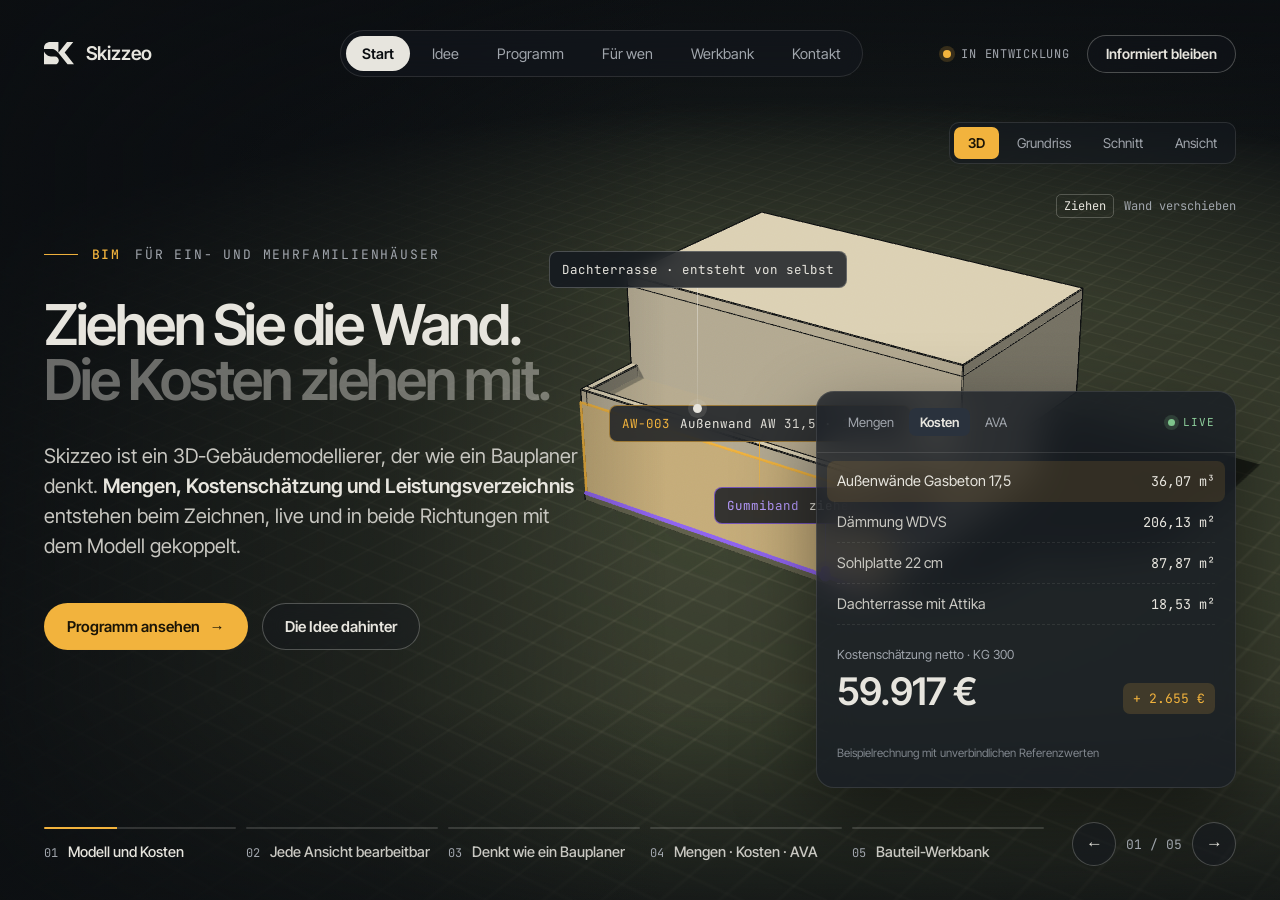
==== alternative/konzept-a-nachtmodell.html @ 9d39f789 "Alternative Designlinie: drei dunkle Startseiten-Entwürfe Konzept A Nachtmodell (Echtzeit-3D mit zie" ====
<!doctype html>
<html lang="de">
<head>
<meta charset="utf-8">
<meta name="viewport" content="width=device-width, initial-scale=1">
<title>Skizzeo · Konzept A „Nachtmodell“</title>
<style>
/* Konzept A „Nachtmodell“
   Das Haus selbst ist die Bühne: ein echtes 3D-Massenmodell im Skizzen-Look des Programms,
   in Echtzeit gerendert. Die markierte Wand lässt sich ziehen, Mengen und Kosten laufen mit.
   Farben aus der Programmoberfläche, Navigation über Kapitel statt Scrollen. */
@font-face { font-family: "Inter Tight"; src: url("assets/fonts/inter-tight-latin-wght-normal.woff2") format("woff2"); font-weight: 100 900; }
@font-face { font-family: "JetBrains Mono"; src: url("assets/fonts/jetbrains-mono-latin-400-normal.woff2") format("woff2"); font-weight: 400; }
@font-face { font-family: "JetBrains Mono"; src: url("assets/fonts/jetbrains-mono-latin-500-normal.woff2") format("woff2"); font-weight: 500; }

:root {
  --ink: #0b0e11;
  --panel: #1f252d;
  --panel-2: #2a323d;
  --line: rgba(231, 229, 222, .12);
  --text: #e7e5de;
  --soft: #a0a5ac;
  --amber: #f2b33d;
  --band: #8f63f0;
  --olive: #3b4236;
  --sans: "Inter Tight", "Helvetica Neue", Arial, sans-serif;
  --mono: "JetBrains Mono", ui-monospace, Consolas, monospace;
  --pad: clamp(24px, 3.4vw, 72px);
  color-scheme: dark;
}
* { box-sizing: border-box; }
html, body { height: 100%; }
body {
  margin: 0; overflow: hidden;
  font-family: var(--sans); color: var(--text);
  background:
    radial-gradient(60% 70% at 64% 62%, #2b3229 0%, #161b19 48%, #0c0f12 100%);
  -webkit-font-smoothing: antialiased;
}
canvas#stage { position: fixed; inset: 0; width: 100%; height: 100%; cursor: grab; touch-action: none; }
.vignette { position: fixed; inset: 0; pointer-events: none;
  background:
    linear-gradient(90deg, rgba(11,14,17,.92) 0%, rgba(11,14,17,.55) 30%, rgba(11,14,17,0) 52%),
    linear-gradient(0deg, rgba(11,14,17,.7) 0%, rgba(11,14,17,0) 22%),
    linear-gradient(180deg, rgba(11,14,17,.6) 0%, rgba(11,14,17,0) 16%); }
.grain { position: fixed; inset: 0; pointer-events: none; opacity: .05; mix-blend-mode: overlay;
  background-image: url("data:image/svg+xml;utf8,<svg xmlns='http://www.w3.org/2000/svg' width='160' height='160'><filter id='n'><feTurbulence type='fractalNoise' baseFrequency='.9' numOctaves='2'/></filter><rect width='100%' height='100%' filter='url(%23n)'/></svg>"); }

header { position: fixed; top: 0; left: 0; right: 0; display: flex; align-items: center; gap: 48px;
  padding: 30px var(--pad); z-index: 5; }
.brand { display: flex; align-items: center; gap: 12px; font-weight: 600; font-size: 19px; letter-spacing: -.01em; text-decoration: none; color: var(--text); }
.brand svg { width: 30px; height: auto; color: var(--text); }
nav { display: flex; gap: 6px; margin-left: auto; padding: 5px; border: 1px solid var(--line); border-radius: 999px;
  background: rgba(20, 25, 32, .55); backdrop-filter: blur(14px); }
nav a { color: var(--soft); text-decoration: none; font-size: 14.5px; padding: 9px 16px; border-radius: 999px; }
nav a.on { background: var(--text); color: var(--ink); font-weight: 600; }
.head-right { display: flex; align-items: center; gap: 18px; margin-left: 32px; }
.status { font-family: var(--mono); font-size: 12px; letter-spacing: .06em; text-transform: uppercase; color: var(--soft); display: flex; align-items: center; gap: 10px; }
.status i { width: 8px; height: 8px; border-radius: 50%; background: var(--amber); box-shadow: 0 0 0 4px rgba(242,179,61,.18); }
.btn { display: inline-flex; align-items: center; gap: 10px; font: 600 15px/1 var(--sans); padding: 15px 22px; border-radius: 999px; text-decoration: none; border: 1px solid transparent; }
.btn.primary { background: var(--amber); color: #1a1406; }
.btn.ghost { border-color: rgba(231,229,222,.28); color: var(--text); background: rgba(20,25,32,.35); backdrop-filter: blur(10px); }
.btn.small { padding: 11px 18px; font-size: 14px; }

.hero { position: fixed; left: var(--pad); top: 50%; transform: translateY(-52%); width: min(900px, 48vw); z-index: 4; }
.eyebrow { font-family: var(--mono); font-size: 13px; letter-spacing: .14em; text-transform: uppercase; color: var(--soft); display: flex; align-items: center; gap: 14px; margin-bottom: 34px; }
.eyebrow b { color: var(--amber); font-weight: 500; }
.eyebrow::before { content: ""; width: 34px; height: 1px; background: var(--amber); }
h1 { margin: 0; font-weight: 600; font-size: clamp(44px, 4.4vw, 92px); line-height: .98; letter-spacing: -.045em; }
h1 span { display: block; color: rgba(231,229,222,.42); }
.lead { margin: 34px 0 0; max-width: 540px; font-size: 20px; line-height: 1.5; color: #c7c6c0; }
.lead strong { color: var(--text); font-weight: 600; }
.ctas { display: flex; gap: 14px; margin-top: 42px; }

/* Beschriftungen am Modell */
.tag { position: fixed; z-index: 3; pointer-events: none; transform: translate(-50%, -100%); }
.tag .label { display: inline-flex; align-items: center; gap: 10px; white-space: nowrap; font-family: var(--mono); font-size: 12.5px; padding: 9px 12px; border-radius: 8px;
  background: rgba(20,25,32,.82); border: 1px solid rgba(242,179,61,.55); color: var(--text); backdrop-filter: blur(8px); }
.tag .label em { font-style: normal; color: var(--amber); }
.tag .stem { width: 1px; height: 64px; margin: 0 auto; background: linear-gradient(var(--amber), rgba(242,179,61,.2)); }
.tag .dot { width: 9px; height: 9px; border-radius: 50%; background: var(--amber); margin: -4px auto 0; box-shadow: 0 0 0 5px rgba(242,179,61,.22); }
.tag.band .label { border-color: rgba(143,99,240,.7); }
.tag.band .label em { color: #b79bff; }
.tag.band .stem { background: linear-gradient(#b79bff, rgba(143,99,240,.2)); height: 46px; }
.tag.band .dot { background: var(--band); box-shadow: 0 0 0 5px rgba(143,99,240,.25); }
.tag.terr .label { border-color: rgba(231,229,222,.25); }
.tag.terr .stem { background: linear-gradient(rgba(231,229,222,.6), rgba(231,229,222,.1)); height: 120px; }
.tag.terr .dot { background: var(--text); box-shadow: 0 0 0 5px rgba(231,229,222,.12); }

/* Live-Fenster rechts unten, angelehnt an „Mengen · Kosten · AVA“ */
.live { position: fixed; right: var(--pad); bottom: 112px; width: 420px; z-index: 4; border-radius: 18px; overflow: hidden;
  background: rgba(24, 29, 36, .78); border: 1px solid var(--line); backdrop-filter: blur(18px);
  box-shadow: 0 30px 80px rgba(0,0,0,.45); }
.live-head { display: flex; align-items: center; justify-content: space-between; padding: 16px 20px; border-bottom: 1px solid var(--line); }
.tabs { display: flex; gap: 4px; }
.tabs span { font-size: 13px; padding: 6px 11px; border-radius: 7px; color: var(--soft); }
.tabs span.on { background: var(--panel-2); color: var(--text); font-weight: 600; }
.pulse { font-family: var(--mono); font-size: 11px; letter-spacing: .1em; color: #8fd19e; display: flex; align-items: center; gap: 8px; }
.pulse::before { content: ""; width: 7px; height: 7px; border-radius: 50%; background: #7ec48c; box-shadow: 0 0 0 4px rgba(126,196,140,.18); }
.rows { padding: 8px 20px 4px; }
.row { display: grid; grid-template-columns: 1fr auto; gap: 12px; padding: 11px 0; border-bottom: 1px dashed rgba(231,229,222,.09); font-size: 14.5px; }
.row span:first-child { color: #c9c8c2; }
.row span:last-child { font-family: var(--mono); font-size: 13.5px; }
.row.hot { margin: 0 -10px; padding: 11px 10px; border-radius: 8px; background: rgba(242,179,61,.12); border-bottom-color: transparent; }
.row.hot span:first-child { color: var(--text); }
.sum { display: flex; align-items: end; justify-content: space-between; padding: 18px 20px 20px; }
.sum small { display: block; font-size: 12.5px; color: var(--soft); margin-bottom: 6px; }
.sum strong { font-size: 38px; font-weight: 600; letter-spacing: -.03em; }
.delta { font-family: var(--mono); font-size: 13px; padding: 7px 10px; border-radius: 7px; background: rgba(242,179,61,.16); color: var(--amber); }
.note { padding: 0 20px 16px; font-size: 11.5px; color: #7f858c; }

/* Kapitel unten: Seitenwechsel ohne Scrollen */
.chapters { position: fixed; left: var(--pad); right: var(--pad); bottom: 34px; display: flex; align-items: center; gap: 28px; z-index: 4; }
.chapters ol { list-style: none; display: flex; gap: 10px; margin: 0; padding: 0; flex: 1; }
.chapters li { flex: 1; max-width: 230px; }
.chapters li i { display: block; height: 2px; background: rgba(231,229,222,.16); border-radius: 2px; margin-bottom: 12px; overflow: hidden; }
.chapters li.on i { background: linear-gradient(90deg, var(--amber) 38%, rgba(231,229,222,.16) 38%); }
.chapters li span { font-family: var(--mono); font-size: 12px; color: var(--soft); margin-right: 10px; }
.chapters li b { font-weight: 500; font-size: 14.5px; color: #c9c8c2; }
.chapters li.on b { color: var(--text); }
.pager { display: flex; align-items: center; gap: 10px; font-family: var(--mono); font-size: 13px; color: var(--soft); }
.pager button { width: 44px; height: 44px; border-radius: 50%; border: 1px solid rgba(231,229,222,.24); background: rgba(20,25,32,.5); color: var(--text); font-size: 17px; }
.views { position: fixed; right: var(--pad); top: 122px; z-index: 4; display: flex; gap: 4px; padding: 4px; border-radius: 10px; background: rgba(20,25,32,.6); border: 1px solid var(--line); backdrop-filter: blur(10px); }
.views span { font-size: 13.5px; padding: 8px 14px; border-radius: 7px; color: var(--soft); }
.views span.on { background: var(--amber); color: #1a1406; font-weight: 600; }
.hint { position: fixed; right: var(--pad); top: 182px; z-index: 4; font-family: var(--mono); font-size: 12px; color: var(--soft); display: flex; align-items: center; gap: 10px; }
.hint kbd { font-family: inherit; border: 1px solid rgba(231,229,222,.25); border-radius: 5px; padding: 3px 7px; color: var(--text); }
</style>
</head>
<body>
<canvas id="stage" aria-label="3D-Modell eines zweigeschossigen Hauses mit Dachterrasse. Die markierte Außenwand lässt sich mit der Maus ziehen."></canvas>
<div class="vignette"></div>
<div class="grain"></div>

<header>
  <a class="brand" href="#start">
    <svg viewBox="0 0 1219 909" aria-hidden="true"><path fill="currentColor" d="M0 237.5 C0 96.5 103.9 0 259.6 0 L586 0 L586 434.7 L935 0 L1190 0 L840 427.5 L1219 909 L956.5 909 L587.3 452 C518.5 366.9 419 287 339 287 L0 287 Z M0 390.6 L0 909 L445.5 909 C532.1 909 602.2 836.9 602.2 748 C602.2 659.1 532.1 587 445.5 587 L281.5 587 C157.1 587 38.5 480.6 0 390.6 Z"/></svg>
    Skizzeo
  </a>
  <nav aria-label="Hauptnavigation">
    <a class="on" href="#start">Start</a>
    <a href="#idee">Idee</a>
    <a href="#programm">Programm</a>
    <a href="#fuer-wen">Für wen</a>
    <a href="#werkbank">Werkbank</a>
    <a href="#kontakt">Kontakt</a>
  </nav>
  <div class="head-right">
    <span class="status"><i></i>In Entwicklung</span>
    <a class="btn ghost small" href="#kontakt">Informiert bleiben</a>
  </div>
</header>

<main class="hero">
  <p class="eyebrow"><b>BIM</b> für Ein- und Mehrfamilienhäuser</p>
  <h1>Ziehen Sie die Wand.<span>Die Kosten ziehen mit.</span></h1>
  <p class="lead">Skizzeo ist ein 3D-Gebäudemodellierer, der wie ein Bauplaner denkt. <strong>Mengen, Kostenschätzung und Leistungsverzeichnis</strong> entstehen beim Zeichnen, live und in beide Richtungen mit dem Modell gekoppelt.</p>
  <div class="ctas">
    <a class="btn primary" href="#programm">Programm ansehen <span aria-hidden="true">→</span></a>
    <a class="btn ghost" href="#idee">Die Idee dahinter</a>
  </div>
</main>

<div class="tag" id="t-wall"><div class="label"><em>AW-003</em> Außenwand AW 31,5 · <span id="t-len">10,00 m</span></div><div class="stem"></div><div class="dot"></div></div>
<div class="tag band" id="t-knob"><div class="label"><em>Gummiband</em> ziehen <span id="t-shift">+0,60 m</span></div><div class="stem"></div><div class="dot"></div></div>
<div class="tag terr" id="t-terr"><div class="label">Dachterrasse · entsteht von selbst</div><div class="stem"></div><div class="dot"></div></div>

<div class="views" aria-label="Ansicht wählen"><span class="on">3D</span><span>Grundriss</span><span>Schnitt</span><span>Ansicht</span></div>
<p class="hint"><kbd>Ziehen</kbd> Wand verschieben</p>

<aside class="live" aria-label="Mengen und Kosten, Beispielrechnung">
  <div class="live-head">
    <div class="tabs"><span>Mengen</span><span class="on">Kosten</span><span>AVA</span></div>
    <span class="pulse">LIVE</span>
  </div>
  <div class="rows">
    <div class="row hot"><span>Außenwände Gasbeton 17,5</span><span id="r-aw">–</span></div>
    <div class="row"><span>Dämmung WDVS</span><span id="r-wdvs">–</span></div>
    <div class="row"><span>Sohlplatte 22 cm</span><span id="r-sohle">–</span></div>
    <div class="row"><span>Dachterrasse mit Attika</span><span id="r-terr">–</span></div>
  </div>
  <div class="sum">
    <div><small>Kostenschätzung netto · KG 300</small><strong id="r-sum">–</strong></div>
    <span class="delta" id="r-delta">–</span>
  </div>
  <p class="note">Beispielrechnung mit unverbindlichen Referenzwerten</p>
</aside>

<footer class="chapters">
  <ol>
    <li class="on"><i></i><span>01</span><b>Modell und Kosten</b></li>
    <li><i></i><span>02</span><b>Jede Ansicht bearbeitbar</b></li>
    <li><i></i><span>03</span><b>Denkt wie ein Bauplaner</b></li>
    <li><i></i><span>04</span><b>Mengen · Kosten · AVA</b></li>
    <li><i></i><span>05</span><b>Bauteil-Werkbank</b></li>
  </ol>
  <div class="pager"><button aria-label="Zurück">←</button><span>01 / 05</span><button aria-label="Weiter">→</button></div>
</footer>

<script src="assets/js/haus3d.js"></script>
<script>
const nf = (n, d = 0) => n.toLocaleString('de-DE', { minimumFractionDigits: d, maximumFractionDigits: d });
const $ = id => document.getElementById(id);
const still = new URLSearchParams(location.search).has('still');
Haus3D.init($('stage'), {
  depth: 8.6, baseDepth: 8.0, shiftX: 0.15, distance: 56, elevation: 0.46, azimuth: 0.66, still,
  onChange(s, ref) {
    $('r-aw').textContent = nf(s.awVol, 2) + ' m³';
    $('r-wdvs').textContent = nf(s.wdvs, 2) + ' m²';
    $('r-sohle').textContent = nf(s.sohle, 2) + ' m²';
    $('r-terr').textContent = nf(s.terrasse, 2) + ' m²';
    $('r-sum').textContent = nf(s.sum) + ' €';
    const ds = s.depth - ref.depth, dd = s.sum - ref.sum;
    $('t-shift').textContent = (ds >= 0 ? '+' : '−') + nf(Math.abs(ds), 2) + ' m';
    $('r-delta').textContent = (dd >= 0 ? '+ ' : '− ') + nf(Math.abs(dd)) + ' €';
  },
  onFrame(p) {
    place('t-wall', p.wall); place('t-knob', p.knob); place('t-terr', p.terrace);
  }
});
function place(id, pt) { const el = $(id); el.style.left = pt.x + 'px'; el.style.top = pt.y + 'px'; }
</script>
</body>
</html>
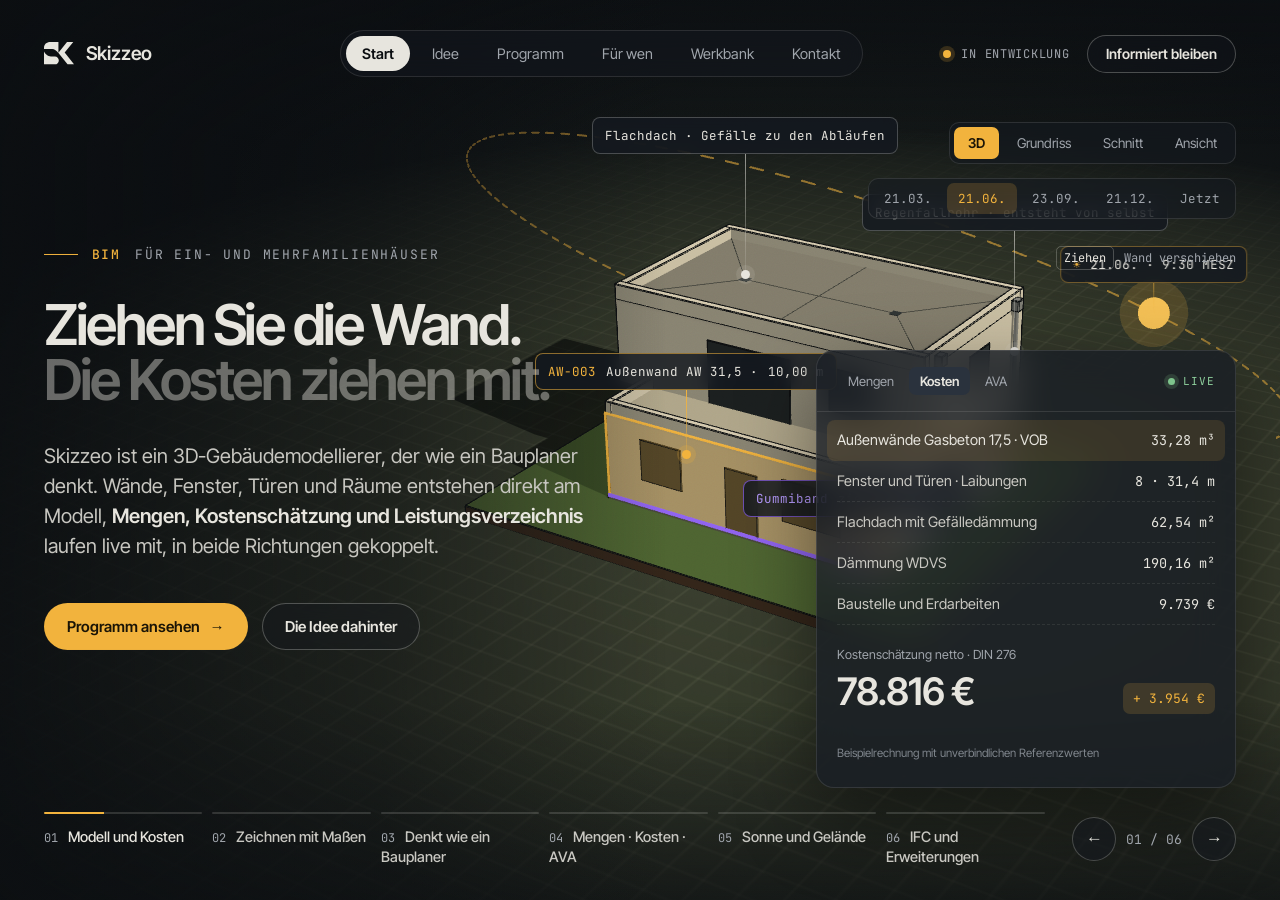
==== commit 7232818f: "Alternative Startseiten an Übergabepaket Fassung 7 angepasst Konzept A: Fenster- und Türöffnungen, F" ====
--- a/alternative/konzept-a-nachtmodell.html
+++ b/alternative/konzept-a-nachtmodell.html
@@ -123,7 +123,13 @@
 .views { position: fixed; right: var(--pad); top: 122px; z-index: 4; display: flex; gap: 4px; padding: 4px; border-radius: 10px; background: rgba(20,25,32,.6); border: 1px solid var(--line); backdrop-filter: blur(10px); }
 .views span { font-size: 13.5px; padding: 8px 14px; border-radius: 7px; color: var(--soft); }
 .views span.on { background: var(--amber); color: #1a1406; font-weight: 600; }
-.hint { position: fixed; right: var(--pad); top: 182px; z-index: 4; font-family: var(--mono); font-size: 12px; color: var(--soft); display: flex; align-items: center; gap: 10px; }
+.dates { position: fixed; right: var(--pad); top: 178px; z-index: 4; display: flex; gap: 4px; padding: 4px; border-radius: 10px; background: rgba(20,25,32,.6); border: 1px solid var(--line); backdrop-filter: blur(10px); font-family: var(--mono); }
+.dates span { font-size: 12.5px; padding: 7px 11px; border-radius: 7px; color: var(--soft); }
+.dates span.on { background: rgba(242,179,61,.18); color: var(--amber); }
+.tag.sun .label { border-color: rgba(242,179,61,.4); }
+.tag.sun .stem { height: 30px; background: linear-gradient(rgba(242,179,61,.6), rgba(242,179,61,0)); }
+.tag.sun .dot { display: none; }
+.hint { position: fixed; right: var(--pad); top: 234px; z-index: 4; font-family: var(--mono); font-size: 12px; color: var(--soft); display: flex; align-items: center; gap: 10px; }
 .hint kbd { font-family: inherit; border: 1px solid rgba(231,229,222,.25); border-radius: 5px; padding: 3px 7px; color: var(--text); }
 </style>
 </head>
@@ -154,7 +160,7 @@
 <main class="hero">
   <p class="eyebrow"><b>BIM</b> für Ein- und Mehrfamilienhäuser</p>
   <h1>Ziehen Sie die Wand.<span>Die Kosten ziehen mit.</span></h1>
-  <p class="lead">Skizzeo ist ein 3D-Gebäudemodellierer, der wie ein Bauplaner denkt. <strong>Mengen, Kostenschätzung und Leistungsverzeichnis</strong> entstehen beim Zeichnen, live und in beide Richtungen mit dem Modell gekoppelt.</p>
+  <p class="lead">Skizzeo ist ein 3D-Gebäudemodellierer, der wie ein Bauplaner denkt. Wände, Fenster, Türen und Räume entstehen direkt am Modell, <strong>Mengen, Kostenschätzung und Leistungsverzeichnis</strong> laufen live mit, in beide Richtungen gekoppelt.</p>
   <div class="ctas">
     <a class="btn primary" href="#programm">Programm ansehen <span aria-hidden="true">→</span></a>
     <a class="btn ghost" href="#idee">Die Idee dahinter</a>
@@ -163,9 +169,12 @@
 
 <div class="tag" id="t-wall"><div class="label"><em>AW-003</em> Außenwand AW 31,5 · <span id="t-len">10,00 m</span></div><div class="stem"></div><div class="dot"></div></div>
 <div class="tag band" id="t-knob"><div class="label"><em>Gummiband</em> ziehen <span id="t-shift">+0,60 m</span></div><div class="stem"></div><div class="dot"></div></div>
-<div class="tag terr" id="t-terr"><div class="label">Dachterrasse · entsteht von selbst</div><div class="stem"></div><div class="dot"></div></div>
+<div class="tag terr" id="t-pipe"><div class="label">Regenfallrohr · entsteht von selbst</div><div class="stem"></div><div class="dot"></div></div>
+<div class="tag terr" id="t-roof"><div class="label">Flachdach · Gefälle zu den Abläufen</div><div class="stem"></div><div class="dot"></div></div>
+<div class="tag sun" id="t-sun"><div class="label"><em>☀</em> 21.06. · 9:30 MESZ</div><div class="stem"></div><div class="dot"></div></div>
 
 <div class="views" aria-label="Ansicht wählen"><span class="on">3D</span><span>Grundriss</span><span>Schnitt</span><span>Ansicht</span></div>
+<div class="dates" aria-label="Sonnenstand"><span>21.03.</span><span class="on">21.06.</span><span>23.09.</span><span>21.12.</span><span>Jetzt</span></div>
 <p class="hint"><kbd>Ziehen</kbd> Wand verschieben</p>
 
 <aside class="live" aria-label="Mengen und Kosten, Beispielrechnung">
@@ -174,13 +183,14 @@
     <span class="pulse">LIVE</span>
   </div>
   <div class="rows">
-    <div class="row hot"><span>Außenwände Gasbeton 17,5</span><span id="r-aw">–</span></div>
+    <div class="row hot"><span>Außenwände Gasbeton 17,5 · VOB</span><span id="r-aw">–</span></div>
+    <div class="row"><span>Fenster und Türen · Laibungen</span><span id="r-oeff">–</span></div>
+    <div class="row"><span>Flachdach mit Gefälledämmung</span><span id="r-dach">–</span></div>
     <div class="row"><span>Dämmung WDVS</span><span id="r-wdvs">–</span></div>
-    <div class="row"><span>Sohlplatte 22 cm</span><span id="r-sohle">–</span></div>
-    <div class="row"><span>Dachterrasse mit Attika</span><span id="r-terr">–</span></div>
+    <div class="row"><span>Baustelle und Erdarbeiten</span><span id="r-bau">–</span></div>
   </div>
   <div class="sum">
-    <div><small>Kostenschätzung netto · KG 300</small><strong id="r-sum">–</strong></div>
+    <div><small>Kostenschätzung netto · DIN 276</small><strong id="r-sum">–</strong></div>
     <span class="delta" id="r-delta">–</span>
   </div>
   <p class="note">Beispielrechnung mit unverbindlichen Referenzwerten</p>
@@ -189,12 +199,13 @@
 <footer class="chapters">
   <ol>
     <li class="on"><i></i><span>01</span><b>Modell und Kosten</b></li>
-    <li><i></i><span>02</span><b>Jede Ansicht bearbeitbar</b></li>
+    <li><i></i><span>02</span><b>Zeichnen mit Maßen</b></li>
     <li><i></i><span>03</span><b>Denkt wie ein Bauplaner</b></li>
     <li><i></i><span>04</span><b>Mengen · Kosten · AVA</b></li>
-    <li><i></i><span>05</span><b>Bauteil-Werkbank</b></li>
+    <li><i></i><span>05</span><b>Sonne und Gelände</b></li>
+    <li><i></i><span>06</span><b>IFC und Erweiterungen</b></li>
   </ol>
-  <div class="pager"><button aria-label="Zurück">←</button><span>01 / 05</span><button aria-label="Weiter">→</button></div>
+  <div class="pager"><button aria-label="Zurück">←</button><span>01 / 06</span><button aria-label="Weiter">→</button></div>
 </footer>
 
 <script src="assets/js/haus3d.js"></script>
@@ -203,19 +214,20 @@
 const $ = id => document.getElementById(id);
 const still = new URLSearchParams(location.search).has('still');
 Haus3D.init($('stage'), {
-  depth: 8.6, baseDepth: 8.0, shiftX: 0.15, distance: 56, elevation: 0.46, azimuth: 0.66, still,
+  depth: 8.6, baseDepth: 8.0, shiftX: 0.15, distance: 62, elevation: 0.46, azimuth: 0.66, still,
   onChange(s, ref) {
     $('r-aw').textContent = nf(s.awVol, 2) + ' m³';
     $('r-wdvs').textContent = nf(s.wdvs, 2) + ' m²';
-    $('r-sohle').textContent = nf(s.sohle, 2) + ' m²';
-    $('r-terr').textContent = nf(s.terrasse, 2) + ' m²';
+    $('r-oeff').textContent = s.oeff + ' · ' + nf(s.laib, 1) + ' m';
+    $('r-dach').textContent = nf(s.dach, 2) + ' m²';
+    $('r-bau').textContent = nf(s.baustelle) + ' €';
     $('r-sum').textContent = nf(s.sum) + ' €';
     const ds = s.depth - ref.depth, dd = s.sum - ref.sum;
     $('t-shift').textContent = (ds >= 0 ? '+' : '−') + nf(Math.abs(ds), 2) + ' m';
     $('r-delta').textContent = (dd >= 0 ? '+ ' : '− ') + nf(Math.abs(dd)) + ' €';
   },
   onFrame(p) {
-    place('t-wall', p.wall); place('t-knob', p.knob); place('t-terr', p.terrace);
+    place('t-wall', p.wall); place('t-knob', p.knob); place('t-pipe', p.pipe); place('t-roof', p.roof); place('t-sun', p.sun);
   }
 });
 function place(id, pt) { const el = $(id); el.style.left = pt.x + 'px'; el.style.top = pt.y + 'px'; }
